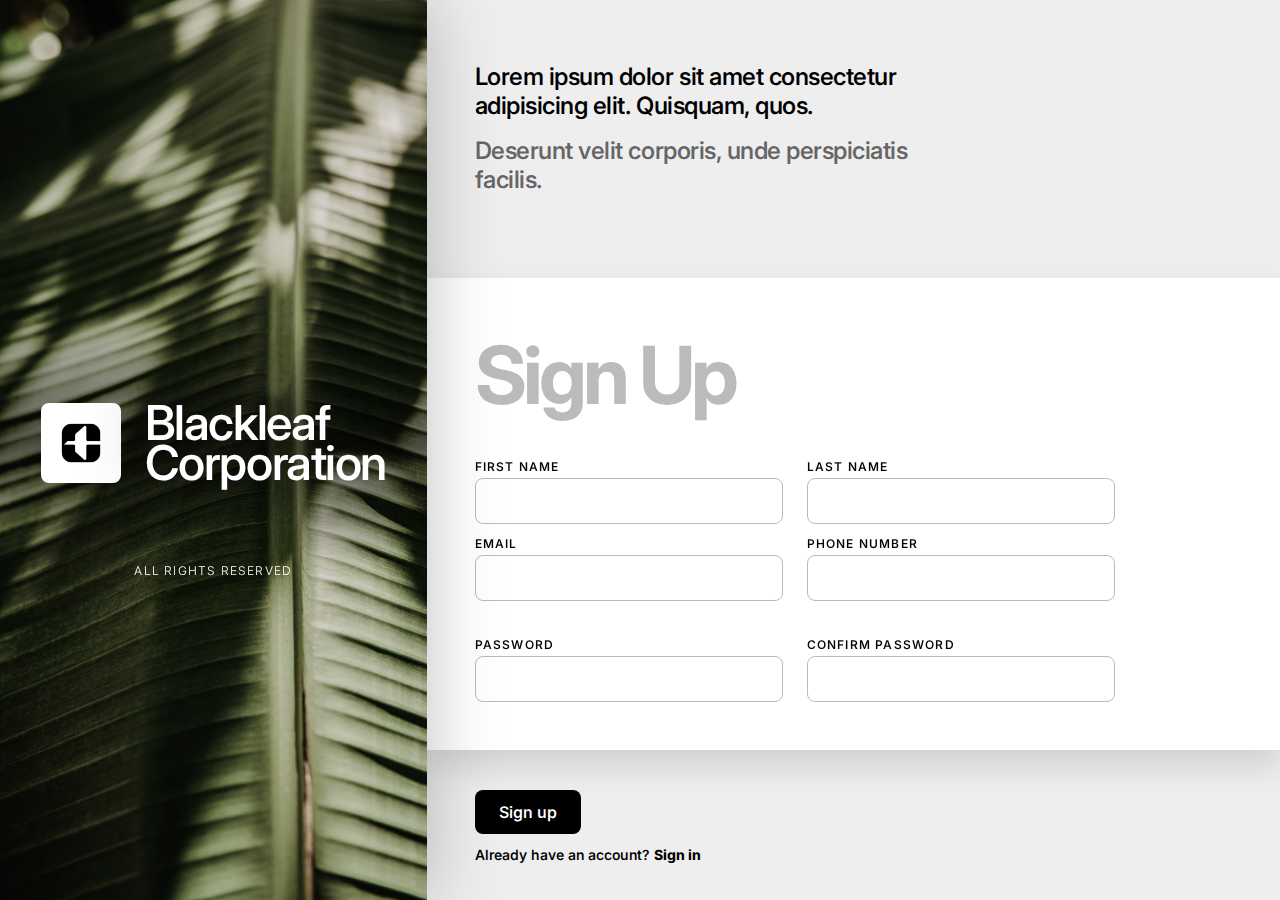
==== index.html @ d72bc161 "version 1" ====
<!DOCTYPE html>
<html lang="en">
    <head>
        <meta charset="UTF-8">
        <meta name="viewport" content="width=device-width, initial-scale=1.0">
        <title>Sign-up Form</title>
        <link rel="stylesheet" href="style.css">
    </head>
    <body>

        <div class="pageContainer">
            <div class="layoutContainer">
                <div class="brandContainer">
                    <div class="lockup">
                        <img src="assets/81f136ec-2818-4c4d-aad9-77b4f63bce8b.jpeg" alt="Logo">
                        <h1>Blackleaf <br> Corporation</h1>
                    </div>
                    <p>
                        All rights reserved
                    </p>
                </div>
                <div class="formContainer">
                    <div class="brandMessage">
                        <p>Lorem ipsum dolor sit amet consectetur adipisicing elit. Quisquam, quos.</p>
                        <p>Deserunt velit corporis, unde perspiciatis facilis.</p>
                    </div>

                    <form action="result.html">
                        <div class="formArea">
                            <h1>Sign Up</h1>

                            <fieldset>
                                <div>
                                    <label for="first_name">First Name</label>
                                    <input type="text" id="first_name" name="first_name">
                                </div>
                                <div>
                                    <label for="last_name">Last Name</label>
                                    <input type="text" id="last_name" name="last_name">
                                </div>
                            </fieldset>

                            <fieldset>
                                <div>
                                    <label for="email">Email</label>
                                    <input type="email" id="email" name="email">
                                </div>
                                <div>
                                    <label for="phone">Phone Number</label>
                                    <input type="number" id="phone" name="phone">
                                </div>
                            </fieldset>

                            <fieldset>
                                <div>
                                    <label for="password">Password</label>
                                    <input type="password" id="password" name="password">
                                </div>
                                <div>
                                    <label for="confirm_password">Confirm Password</label>
                                    <input type="password" id="confirm_password" name="confirm_password">
                                </div>
                            </fieldset>
                        </div>

                        <div class="buttonsArea">
                            <button type="submit">Sign up</button>
                            <p>
                                Already have an account? <a href="#">Sign in</a>
                            </p>
                        </div>
                    </form>
                </div>
            </div>
        </div>

        <script src="script.js"></script>
    </body>
</html>
---- style.css ----
@import url("https://fonts.googleapis.com/css2?family=EB+Garamond:ital,wght@0,400..800;1,400..800&family=Inter:ital,opsz,wght@0,14..32,100..900;1,14..32,100..900&display=swap");

* {
    font-family: "Inter", sans-serif;
    padding: 0;
    margin: 0;
    box-sizing: border-box;
    border: none;
}

.pageContainer {
    display: flex;
    flex-direction: column;
    justify-content: center;
    align-items: center;
    width: 100%;
    min-height: 100vh;

    .layoutContainer {
        position: relative;
        display: flex;
        flex-grow: 1;
        width: 100%;
        height: 100%;

        .brandContainer {
            position: relative;
            background-image: url("assets/photo-1665037935112-ff9a01c93f9b.avif");
            background-size: cover;
            display: flex;
            flex-direction: column;
            justify-content: center;
            align-items: center;
            flex: 1;
            color: #fff;
            filter: drop-shadow(0 0 36px rgba(0, 0, 0, 0.25));
            z-index: 2;

            .lockup {
                display: flex;
                gap: 24px;
                padding: 80px 0;
                width: 100%;
                align-items: center;
                justify-content: center;
                background: linear-gradient(to bottom, rgba(0, 0, 0, 0), rgba(0, 0, 0, 0.5), rgba(0, 0, 0, 0));

                img {
                    width: 80px;
                    height: 80px;
                    border-radius: 8px;
                    filter: invert(1) drop-shadow(0 0 80px rgba(0, 0, 0, 0.5));
                }

                h1 {
                    font-size: 48px;
                    line-height: 40px;
                    font-weight: 550;
                    filter: drop-shadow(0 0 32px rgba(0, 0, 0, 0.5));
                    letter-spacing: -0.03em;
                    font-feature-settings: "ss01";
                }
            }
            p {
                font-size: 12px;
                font-weight: 300;
                letter-spacing: 0.1em;
                text-transform: uppercase;
                filter: drop-shadow(0 0 12px rgba(0, 0, 0, 0.8));
            }
        }

        .formContainer {
            display: flex;
            flex-direction: column;
            justify-content: center;
            flex: 2;
            gap: 36px;
            background-color: #eee;
            z-index: 1;

            .brandMessage {
                display: flex;
                flex-direction: column;
                gap: 16px;
                font-size: 24px;
                font-weight: 550;
                letter-spacing: -0.02em;
                max-width: 40ch;
                padding: 48px 48px;

                p:last-child {
                    color: #666;
                }
            }

            form {
                display: flex;
                flex-direction: column;
                gap: 16px;

                .formArea {
                    display: flex;
                    flex-direction: column;
                    gap: 12px;
                    padding: 48px;
                    background-color: #fff;
                    filter: drop-shadow(0 16px 16px rgba(0, 0, 0, 0.125));

                    * {
                        max-width: 640px;
                    }

                    h1 {
                        position: relative;
                        margin-bottom: 24px;
                        font-size: 80px;
                        font-weight: 700;
                        letter-spacing: -0.05em;
                        color: #bbb;
                    }

                    fieldset {
                        display: flex;
                        gap: 24px;
                        width: 100%;

                        &:last-child {
                            margin-top: 24px;
                        }

                        div {
                            display: flex;
                            flex-direction: column;
                            width: 100%;
                            gap: 4px;

                            label {
                                font-size: 12px;
                                font-weight: 550;
                                letter-spacing: 0.1em;
                                text-transform: uppercase;
                            }

                            input {
                                border: 1px solid #bbb;
                                border-radius: 8px;
                                padding: 12px 16px;
                                font-size: 16px;
                                font-weight: 550;

                                &:invalid {
                                    outline: 2px solid #f00 !important;
                                }
                            }
                        }
                    }
                }

                .buttonsArea {
                    display: flex;
                    flex-direction: column;
                    gap: 12px;
                    padding: 24px 48px;

                    button {
                        width: fit-content;
                        padding: 12px 24px;
                        font-size: 16px;
                        font-weight: 550;
                        border-radius: 8px;
                        background-color: #000;
                        color: #fff;
                    }

                    p {
                        font-size: 14px;
                        font-weight: 550;

                        a {
                            font-weight: 750;
                            color: #000;
                            text-decoration: none;
                        }
                    }
                }
            }
        }
        .resultArea {
            display: flex;
            flex-direction: column;
            gap: 12px;
            padding: 48px;
            background-color: #fff;
            filter: drop-shadow(0 16px 16px rgba(0, 0, 0, 0.125));
        }
    }
}
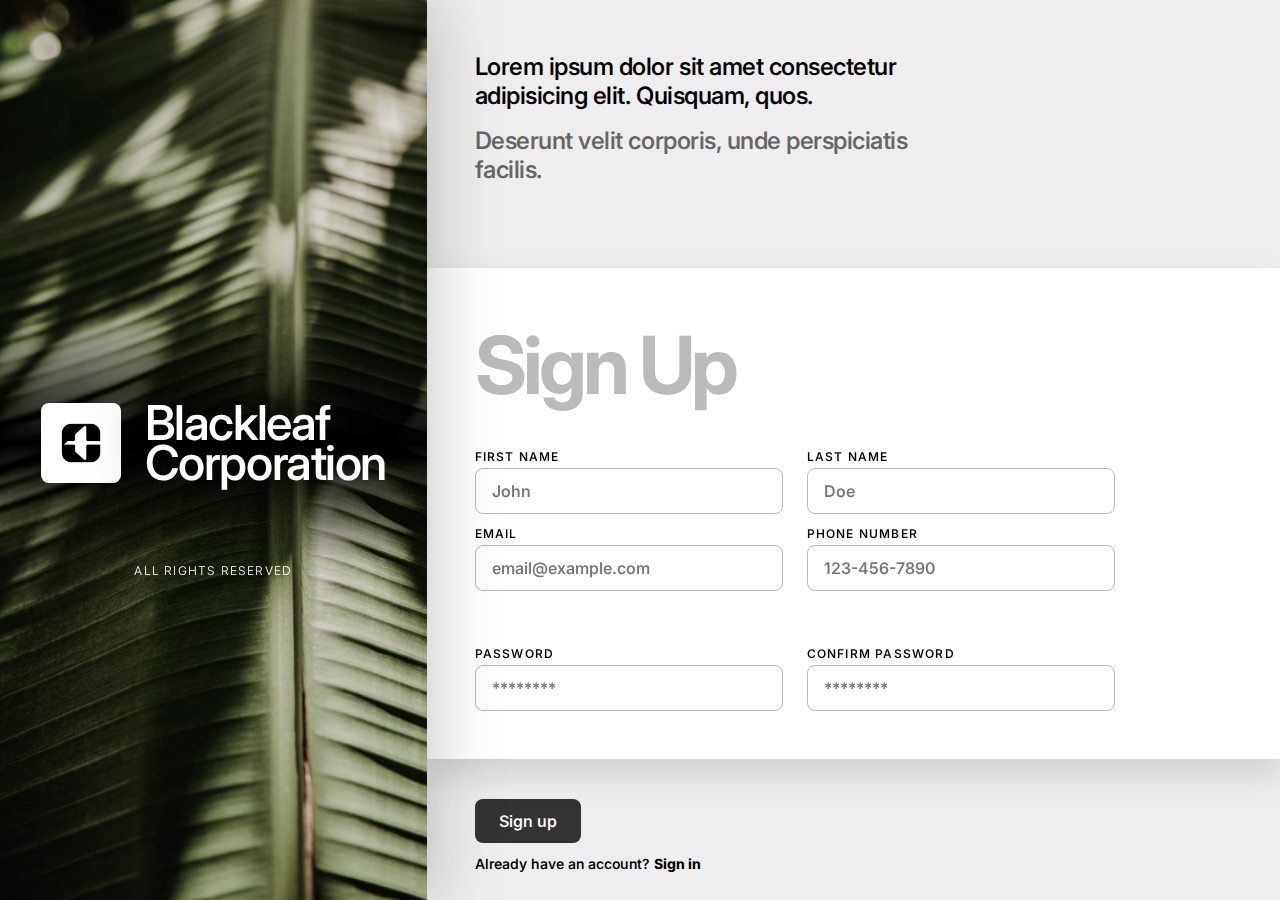
==== commit 5f0b3de5: "improvements" ====
--- a/index.html
+++ b/index.html
@@ -9,6 +9,7 @@
     <body>
 
         <div class="pageContainer">
+
             <div class="layoutContainer">
                 <div class="brandContainer">
                     <div class="lockup">
@@ -32,33 +33,34 @@
                             <fieldset>
                                 <div>
                                     <label for="first_name">First Name</label>
-                                    <input type="text" id="first_name" name="first_name">
+                                    <input type="text" id="first_name" name="first_name" placeholder="John" >
                                 </div>
                                 <div>
                                     <label for="last_name">Last Name</label>
-                                    <input type="text" id="last_name" name="last_name">
+                                    <input type="text" id="last_name" name="last_name" placeholder="Doe">
                                 </div>
                             </fieldset>
 
                             <fieldset>
                                 <div>
                                     <label for="email">Email</label>
-                                    <input type="email" id="email" name="email">
+                                    <input type="email" id="email" name="email" placeholder="email@example.com"></input>
+                                    <p class="errorMessage">Please enter a valid email address</p>
                                 </div>
                                 <div>
                                     <label for="phone">Phone Number</label>
-                                    <input type="number" id="phone" name="phone">
+                                    <input type="tel" id="phone" name="phone" placeholder="123-456-7890">
                                 </div>
                             </fieldset>
 
                             <fieldset>
                                 <div>
                                     <label for="password">Password</label>
-                                    <input type="password" id="password" name="password">
+                                    <input type="password" id="password" name="password" placeholder="********">
                                 </div>
                                 <div>
                                     <label for="confirm_password">Confirm Password</label>
-                                    <input type="password" id="confirm_password" name="confirm_password">
+                                    <input type="password" id="confirm_password" name="confirm_password" placeholder="********">
                                 </div>
                             </fieldset>
                         </div>
@@ -74,6 +76,5 @@
             </div>
         </div>
 
-        <script src="script.js"></script>
     </body>
 </html>--- a/style.css
+++ b/style.css
@@ -9,11 +9,12 @@
 }
 
 .pageContainer {
+    position: relative;
     display: flex;
     flex-direction: column;
     justify-content: center;
     align-items: center;
-    width: 100%;
+    width: 100vw;
     min-height: 100vh;
 
     .layoutContainer {
@@ -43,7 +44,7 @@
                 width: 100%;
                 align-items: center;
                 justify-content: center;
-                background: linear-gradient(to bottom, rgba(0, 0, 0, 0), rgba(0, 0, 0, 0.5), rgba(0, 0, 0, 0));
+                background: linear-gradient(to bottom, rgba(0, 0, 0, 0), rgba(0, 0, 0, 1), rgba(0, 0, 0, 0));
 
                 img {
                     width: 80px;
@@ -149,9 +150,24 @@
                                 font-size: 16px;
                                 font-weight: 550;
 
+                                &:focus {
+                                    outline: 2px solid rgb(20, 80, 20) !important;
+                                    box-shadow: 0px 2px 24px rgba(20, 80, 20, 0.5);
+                                }
+
                                 &:invalid {
                                     outline: 2px solid #f00 !important;
                                 }
+                            }
+                            input:invalid ~ .errorMessage {
+                                opacity: 1;
+                            }
+
+                            .errorMessage {
+                                opacity: 0;
+                                color: #f00;
+                                font-size: 12px;
+                                transition: opacity 0.3s ease-in-out;
                             }
                         }
                     }
@@ -169,8 +185,28 @@
                         font-size: 16px;
                         font-weight: 550;
                         border-radius: 8px;
-                        background-color: #000;
+                        background-color: #333;
                         color: #fff;
+                        cursor: pointer;
+                        transition:
+                            filter 0.3s ease-in-out,
+                            transform 0.3s ease-in-out;
+
+                        &:hover {
+                            transition:
+                                filter 0.1s ease-in-out,
+                                transform 0.1s ease-in-out;
+                            transform: scale(1.1);
+                            filter: brightness(1.5) drop-shadow(0 0 12px rgba(0, 0, 0, 0.5));
+                        }
+
+                        &:active {
+                            transition:
+                                filter 0.05s ease-in-out,
+                                transform 0.05s ease-in-out;
+                            transform: scale(1.05);
+                            filter: brightness(2) drop-shadow(0 0 12px rgba(0, 0, 0, 0.5));
+                        }
                     }
 
                     p {
